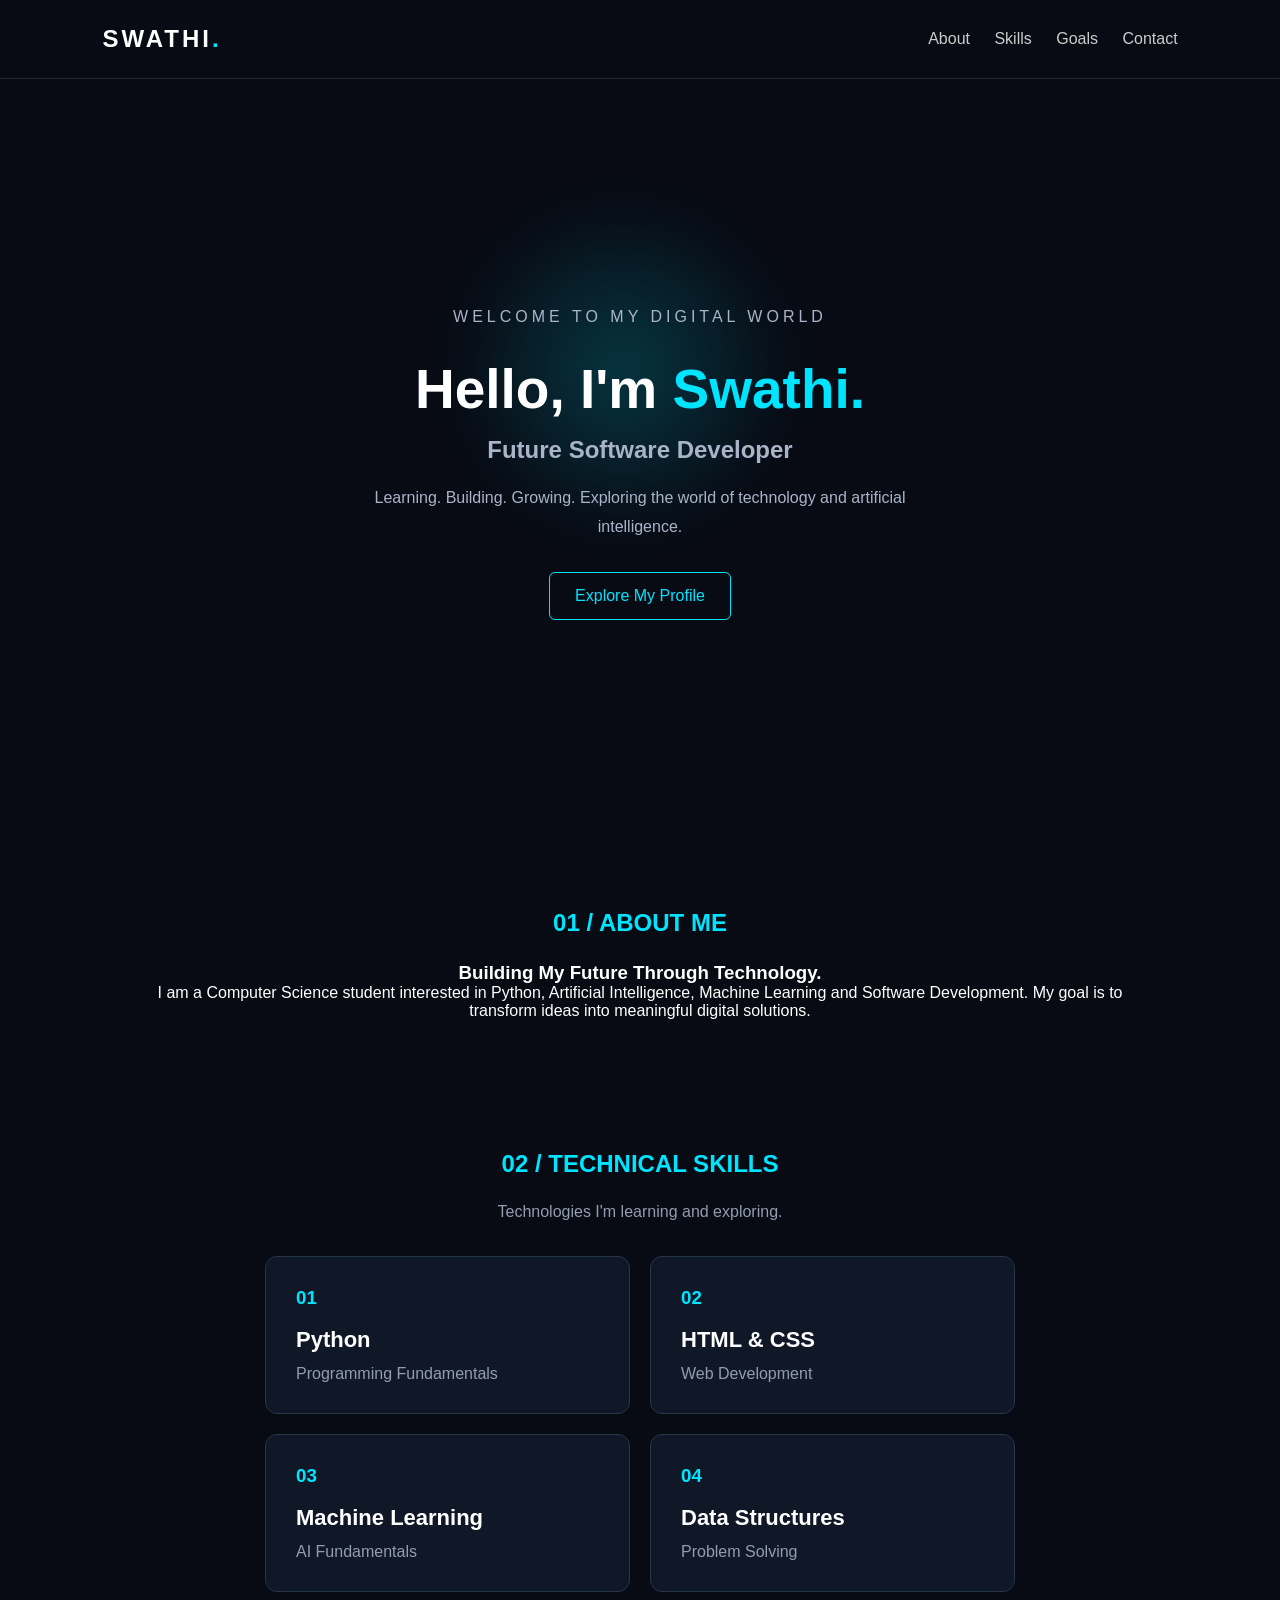
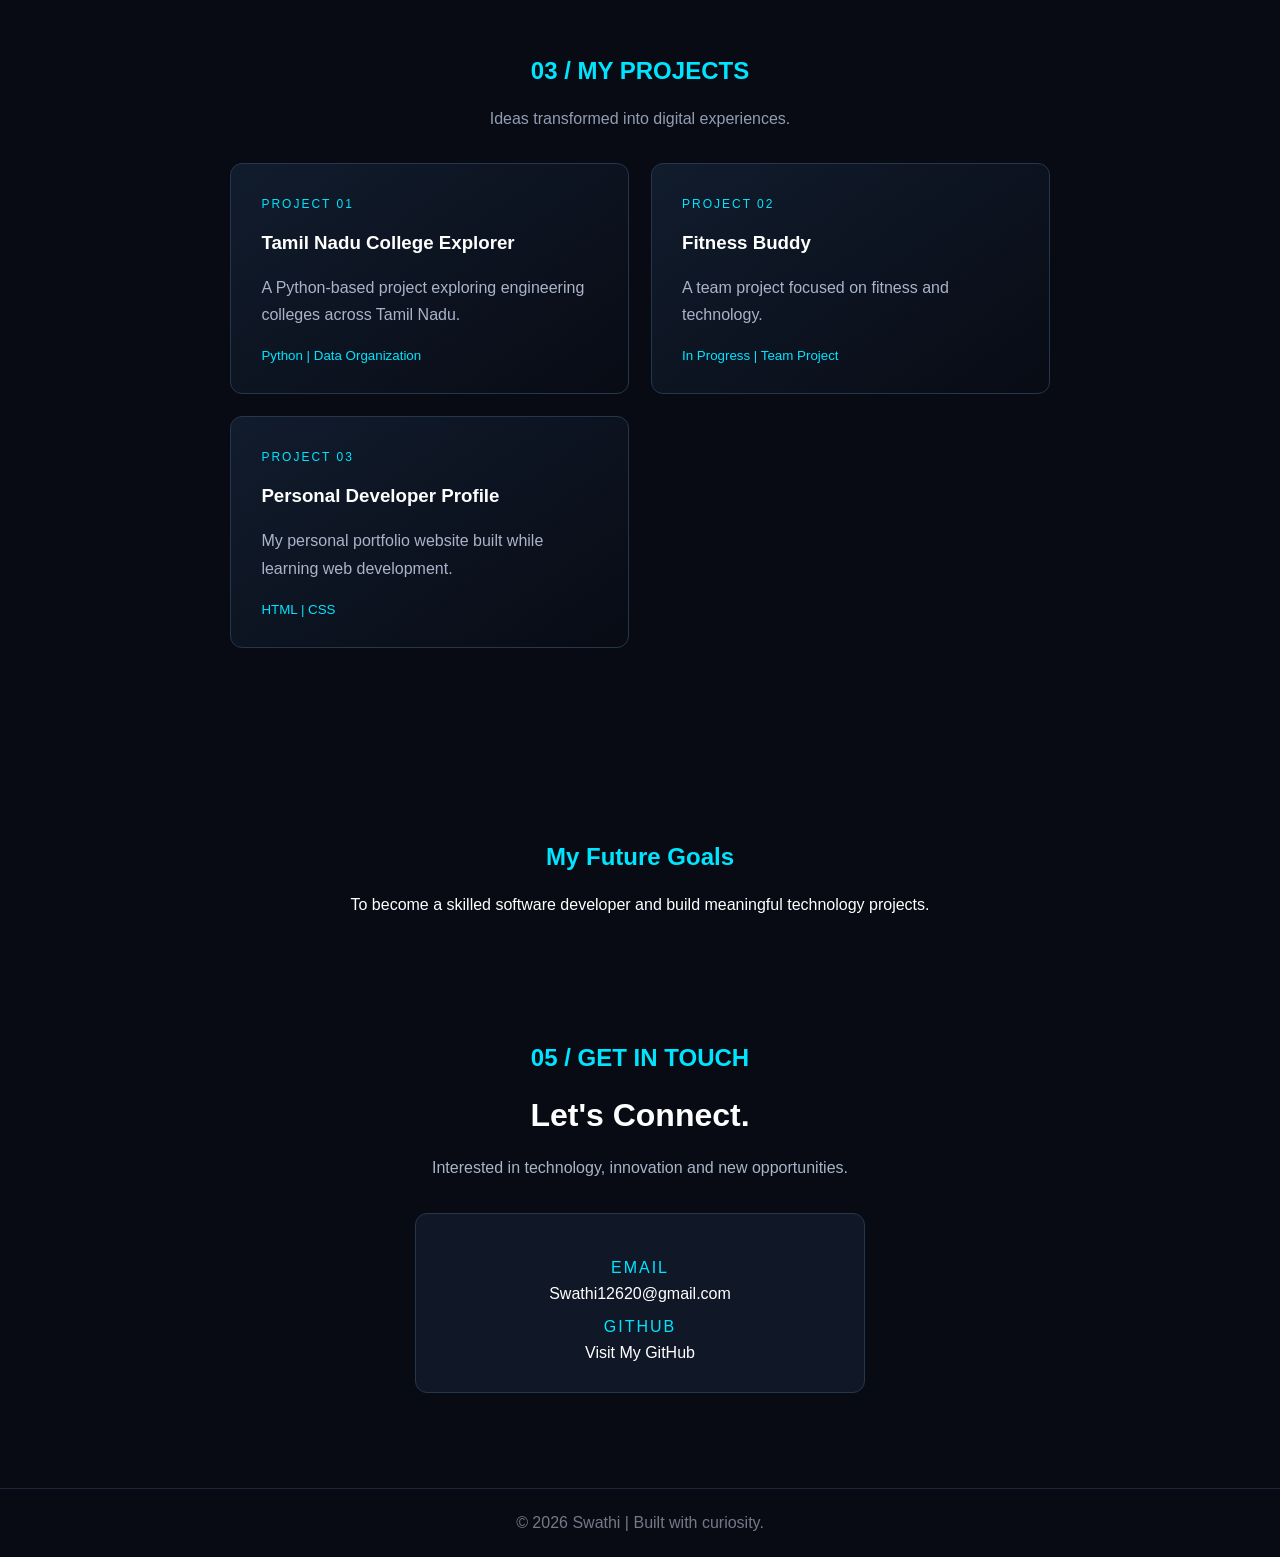
==== index.html @ 76ce9e25 "Add files via upload" ====
<!DOCTYPE html>
<html lang="en">
<head>
    <meta charset="UTF-8">
    <meta name="viewport" content="width=device-width, initial-scale=1.0">

    <title>Swathi | Developer Profile</title>

    <link rel="stylesheet" href="style.css">
</head>

<body>

    <header>
        <h2>SWATHI<span>.</span></h2>

        <nav>
            <a href="#about">About</a>
            <a href="#skills">Skills</a>
            <a href="#goals">Goals</a>
            <a href="#contact">Contact</a>
        </nav>
    </header>

    <section class="hero">

        <p class="tag">WELCOME TO MY DIGITAL WORLD</p>

        <h1>
            Hello, I'm <span>Swathi.</span>
        </h1>

        <h2>Future Software Developer</h2>

        <p>
            Learning. Building. Growing.
            Exploring the world of technology
            and artificial intelligence.
        </p>

        <a href="#about" class="btn">Explore My Profile</a>

    </section>

   <section id="about">

    <h2>01 / ABOUT ME</h2>

    <h3>Building My Future Through Technology.</h3>

    <p>
        I am a Computer Science student
        interested in Python, Artificial Intelligence,
        Machine Learning and Software Development.

        My goal is to transform ideas into
        meaningful digital solutions.
    </p>

</section>

    <section id="skills">

    <h2>02 / TECHNICAL SKILLS</h2>

    <p class="section-desc">
        Technologies I'm learning and exploring.
    </p>

    <div class="skills-container">

        <div class="skill-card">
            <h3>01</h3>
            <h4>Python</h4>
            <p>Programming Fundamentals</p>
        </div>

        <div class="skill-card">
            <h3>02</h3>
            <h4>HTML & CSS</h4>
            <p>Web Development</p>
        </div>

        <div class="skill-card">
            <h3>03</h3>
            <h4>Machine Learning</h4>
            <p>AI Fundamentals</p>
        </div>

        <div class="skill-card">
            <h3>04</h3>
            <h4>Data Structures</h4>
            <p>Problem Solving</p>
        </div>

    </div>
    <section id="projects">

    <h2>03 / MY PROJECTS</h2>

    <p class="section-desc">
        Ideas transformed into digital experiences.
    </p>

    <div class="projects-container">

        <div class="project-card">
            <span>PROJECT 01</span>
            <h3>Tamil Nadu College Explorer</h3>
            <p>
                A Python-based project exploring
                engineering colleges across Tamil Nadu.
            </p>
            <small>Python | Data Organization</small>
        </div>

        <div class="project-card">
            <span>PROJECT 02</span>
            <h3>Fitness Buddy</h3>
            <p>
                A team project focused on fitness
                and technology.
            </p>
            <small>In Progress | Team Project</small>
        </div>

        <div class="project-card">
            <span>PROJECT 03</span>
            <h3>Personal Developer Profile</h3>
            <p>
                My personal portfolio website
                built while learning web development.
            </p>
            <small>HTML | CSS</small>
        </div>

    </div>

</section>

</section>

    <section id="goals">

        <h2>My Future Goals</h2>

        <p>
            To become a skilled software developer
            and build meaningful technology projects.
        </p>

    </section>
    <section id="contact">

    <h2>05 / GET IN TOUCH</h2>

    <h3>Let's Connect.</h3>

    <p>
        Interested in technology, innovation
        and new opportunities.
    </p>

    <div class="contact-card">

        <p>EMAIL</p>

<a href="mailto:Swathi12620@gmail.com">
    Swathi12620@gmail.com
</a>

        <p>GITHUB</p>
        <a href="https://github.com/" target="_blank">
            Visit My GitHub
        </a>

    </div>

</section>

    <footer>
        <p>© 2026 Swathi | Built with curiosity.</p>
    </footer>

</body>
</html>
---- style.css ----
* {
    margin: 0;
    padding: 0;
    box-sizing: border-box;
}

html {
    scroll-behavior: smooth;
}

body {
    background: #080b14;
    color: white;
    font-family: Arial, sans-serif;
}

header {
    display: flex;
    justify-content: space-between;
    align-items: center;
    padding: 25px 8%;
    border-bottom: 1px solid #202638;
}

header h2 {
    letter-spacing: 3px;
}

header span,
.hero h1 span {
    color: #00e5ff;
}

nav a {
    color: #ccc;
    text-decoration: none;
    margin-left: 20px;
}

nav a:hover {
    color: #00e5ff;
}

.hero {
    min-height: 85vh;
    display: flex;
    flex-direction: column;
    justify-content: center;
    align-items: center;
    text-align: center;
    padding: 40px 20px;
}

.tag {
    color: #00e5ff;
    letter-spacing: 4px;
    margin-bottom: 25px;
}

.hero h1 {
    font-size: 55px;
    margin-bottom: 15px;
}

.hero h2 {
    color: #aab4c8;
    margin-bottom: 20px;
}

.hero p {
    color: #aab4c8;
    line-height: 1.8;
    max-width: 550px;
}

.btn {
    margin-top: 30px;
    padding: 14px 25px;
    border: 1px solid #00e5ff;
    border-radius: 6px;
    color: #00e5ff;
    text-decoration: none;
}

.btn:hover {
    background: #00e5ff;
    color: #080b14;
}

section:not(.hero) {
    padding: 65px 10%;
    text-align: center;
}

section h2 {
    color: #00e5ff;
    margin-bottom: 25px;
}

.skill {
    display: inline-block;
    padding: 15px 25px;
    margin: 10px;
    border: 1px solid #26364b;
    border-radius: 8px;
    color: #ddd;
}

footer {
    text-align: center;
    padding: 25px;
    color: #778;
    border-top: 1px solid #202638;
}
.section-desc {
    color: #929db1;
    margin-bottom: 35px;
}

.skills-container {
    display: grid;
    grid-template-columns: repeat(2, 1fr);
    gap: 20px;
    max-width: 750px;
    margin: auto;
}

.skill-card {
    background: #101827;
    border: 1px solid #26364b;
    padding: 30px;
    border-radius: 12px;
    text-align: left;
    transition: 0.3s;
}

.skill-card h3 {
    color: #00e5ff;
    margin-bottom: 18px;
}

.skill-card h4 {
    color: white;
    font-size: 22px;
    margin-bottom: 12px;
}

.skill-card p {
    color: #929db1;
}

.skill-card:hover {
    border-color: #00e5ff;
    transform: translateY(-7px);
    box-shadow: 0 0 20px #00e5ff22;
}

@media (max-width: 600px) {
    .skills-container {
        grid-template-columns: 1fr;
    }
}
.projects-container {
    display: grid;
    grid-template-columns: repeat(2, 1fr);
    gap: 22px;
    max-width: 850px;
    margin: auto;
}

.project-card {
    background: linear-gradient(
        145deg,
        #111c2d,
        #080b14
    );

    border: 1px solid #26364b;
    padding: 30px;
    border-radius: 12px;
    text-align: left;
    transition: 0.3s;
}

.project-card span {
    color: #00e5ff;
    font-size: 12px;
    letter-spacing: 2px;
}

.project-card h3 {
    margin: 20px 0;
    color: white;
}

.project-card p {
    color: #aab4c8;
    line-height: 1.7;
}

.project-card small {
    display: block;
    margin-top: 20px;
    color: #00e5ff;
}

.project-card:hover {
    transform: translateY(-7px);
    border-color: #00e5ff;
    box-shadow: 0 0 20px #00e5ff22;
}

@media (max-width: 600px) {
    .projects-container {
        grid-template-columns: 1fr;
    }
}
/* FUTURISTIC ANIMATIONS */

.hero {
    position: relative;
    overflow: hidden;
}

.hero > * {
    position: relative;
    z-index: 1;
}

/* Moving Glow */

.hero::before {
    content: "";
    position: absolute;
    width: 350px;
    height: 350px;
    border-radius: 50%;

    background: radial-gradient(
        circle,
        #00e5ff33,
        transparent 70%
    );

    filter: blur(20px);
    top: 15%;
    left: 35%;

    animation: floatGlow 7s ease-in-out infinite alternate;
    pointer-events: none;
}

@keyframes floatGlow {
    from {
        transform: translate(-50px, -20px);
    }

    to {
        transform: translate(50px, 30px);
    }
}

/* Smooth Entrance */

.hero .tag,
.hero h1,
.hero h2,
.hero p,
.hero .btn {
    animation: fadeUp 1s ease forwards;
}

@keyframes fadeUp {
    from {
        opacity: 0;
        transform: translateY(25px);
    }

    to {
        opacity: 1;
        transform: translateY(0);
    }
}
#contact h3 {
    font-size: 32px;
    margin-bottom: 20px;
}

#contact > p {
    color: #aab4c8;
    line-height: 1.8;
}

.contact-card {
    max-width: 450px;
    margin: 30px auto;
    padding: 30px;
    background: #101827;
    border: 1px solid #26364b;
    border-radius: 12px;
}

.contact-card p {
    color: #00e5ff;
    margin: 15px 0 8px;
    letter-spacing: 2px;
}

.contact-card a {
    color: white;
    text-decoration: none;
}

.contact-card a:hover {
    color: #00e5ff;
}
/* MOBILE RESPONSIVE DESIGN */

@media (max-width: 600px) {

    header {
        flex-direction: column;
        gap: 20px;
        padding: 20px 10px;
    }

    nav {
        display: flex;
        flex-wrap: wrap;
        justify-content: center;
        gap: 12px;
    }

    nav a {
        margin: 0;
        font-size: 13px;
    }

    .hero {
        min-height: 75vh;
        padding: 30px 15px;
    }

    .hero h1 {
        font-size: 36px;
    }

    .hero h2 {
        font-size: 19px;
    }

    section:not(.hero) {
        padding: 45px 18px;
    }

    .skills-container,
    .projects-container {
        grid-template-columns: 1fr;
    }

    .skill-card,
    .project-card {
        padding: 22px;
    }

    #contact h3 {
        font-size: 26px;
    }

    .contact-card {
        padding: 20px;
    }

}
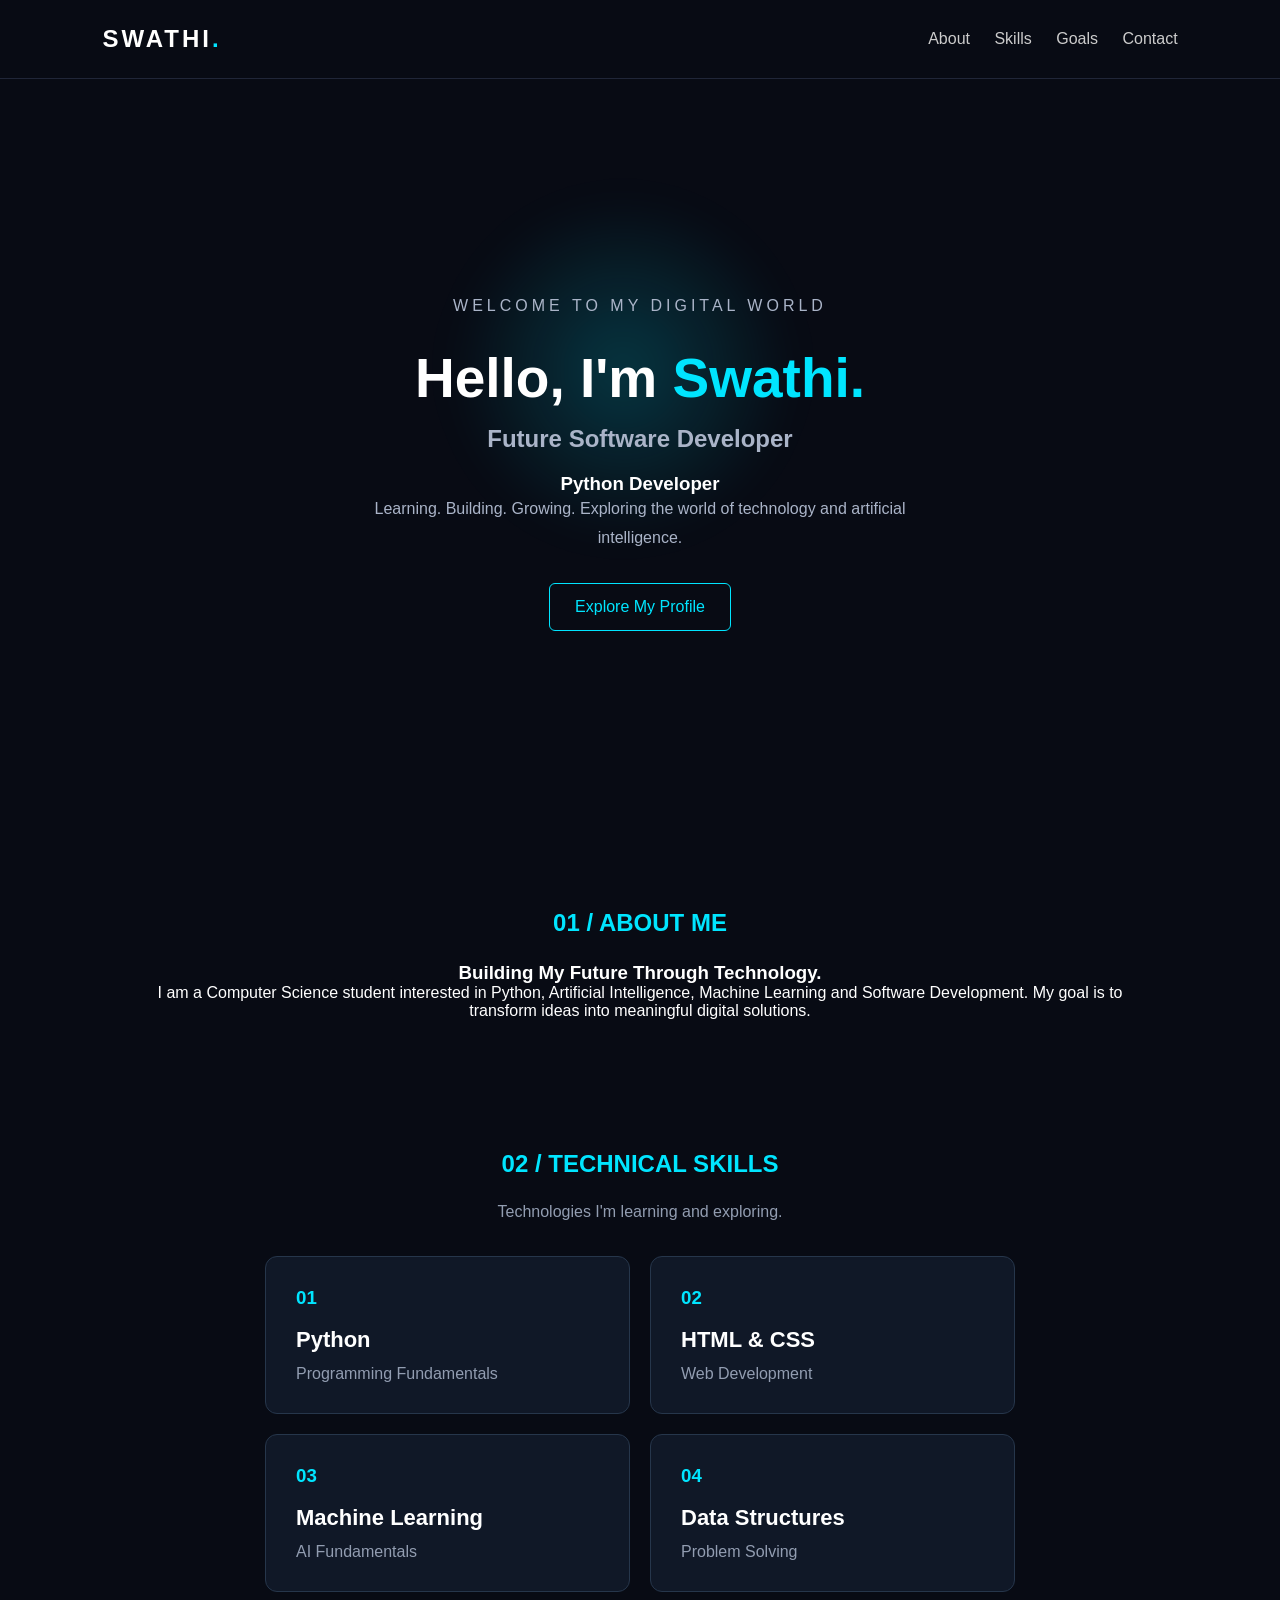
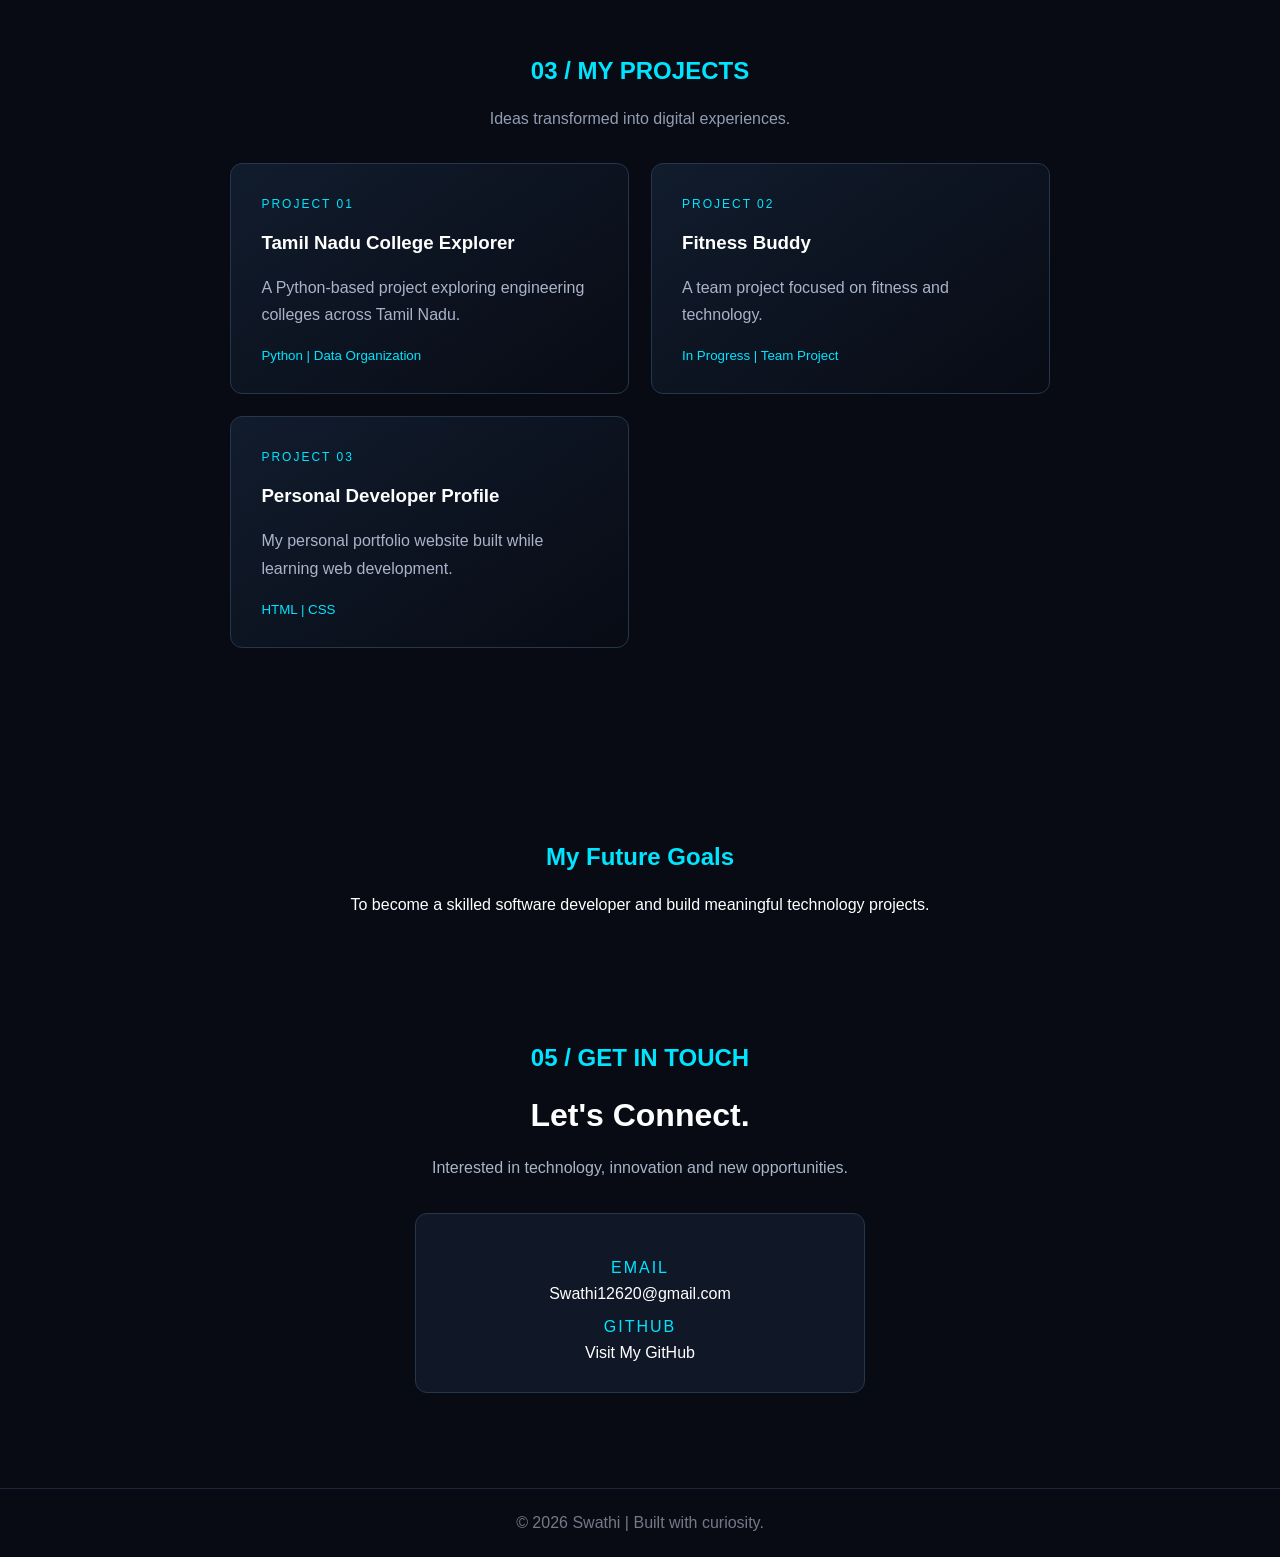
==== commit 32bf3bb0: "update project code" ====
--- a/index.html
+++ b/index.html
@@ -31,6 +31,9 @@
         </h1>
 
         <h2>Future Software Developer</h2>
+        <h3>
+    <span class="typing"></span>
+</h3>
 
         <p>
             Learning. Building. Growing.
@@ -181,6 +184,112 @@
     <footer>
         <p>© 2026 Swathi | Built with curiosity.</p>
     </footer>
+    <div class="particles">
+    <span></span>
+    <span></span>
+    <span></span>
+    <span></span>
+    <span></span>
+    <span></span>
+    <span></span>
+    <span></span>
+</div>
+<script>
+const particles = document.querySelectorAll(".particles span");
+
+document.addEventListener("mousemove", (event) => {
+
+    const x = (event.clientX - window.innerWidth / 2) / 40;
+    const y = (event.clientY - window.innerHeight / 2) / 40;
+
+    particles.forEach((particle, index) => {
+
+        const movement = (index + 1) * 0.5;
+
+        particle.style.translate =
+            `${x * movement}px ${y * movement}px`;
+
+    });
+
+});
+</script>
+<script>
+const words = [
+    "Python Developer",
+    "AI Enthusiast",
+    "Technology Explorer"
+];
+
+let wordIndex = 0;
+let charIndex = 0;
+let deleting = false;
+
+const typing = document.querySelector(".typing");
+
+function typeEffect() {
+
+    const currentWord = words[wordIndex];
+
+    if (!deleting) {
+        typing.textContent = currentWord.substring(0, charIndex + 1);
+        charIndex++;
+
+        if (charIndex === currentWord.length) {
+            deleting = true;
+            setTimeout(typeEffect, 1500);
+            return;
+        }
+
+    } else {
+        typing.textContent = currentWord.substring(0, charIndex - 1);
+        charIndex--;
+
+        if (charIndex === 0) {
+            deleting = false;
+            wordIndex = (wordIndex + 1) % words.length;
+        }
+    }
+
+    setTimeout(typeEffect, deleting ? 50 : 100);
+}
+
+typeEffect();
+</script>
+<script>
+    const colors = [
+    "#00e5ff",
+    "#a855f7",
+    "#ff4fd8",
+    "#00ff99",
+    "#ffffff"
+];
+
+let colorIndex = 0;
+
+document.addEventListener("mousemove", (event) => {
+
+    const trail = document.createElement("span");
+
+    trail.className = "mouse-trail";
+
+    const color = colors[colorIndex];
+
+    trail.style.background = color;
+    trail.style.boxShadow = `0 0 15px ${color}, 0 0 30px ${color}`;
+
+    trail.style.left = event.clientX + "px";
+    trail.style.top = event.clientY + "px";
+
+    document.body.appendChild(trail);
+
+    colorIndex = (colorIndex + 1) % colors.length;
+
+    trail.addEventListener("animationend", () => {
+        trail.remove();
+    });
+
+});
+</script>
 
 </body>
 </html>
